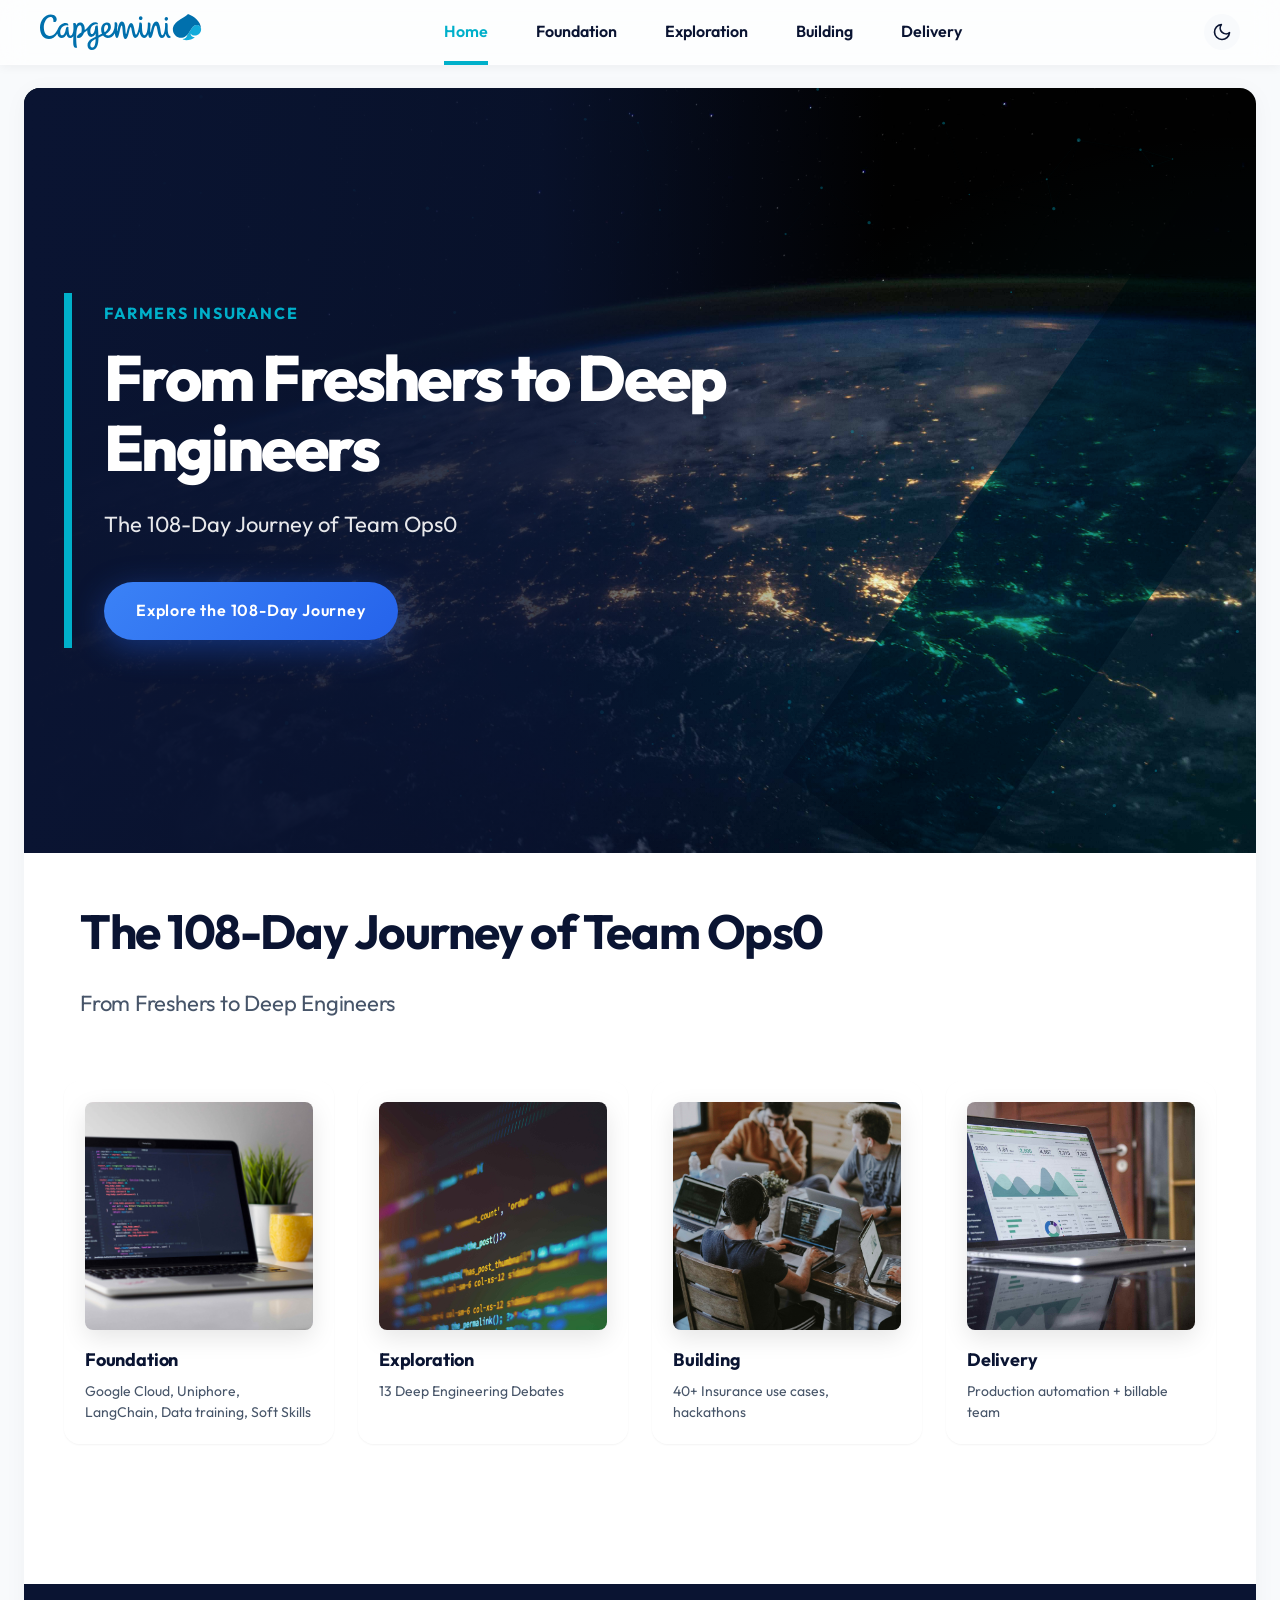
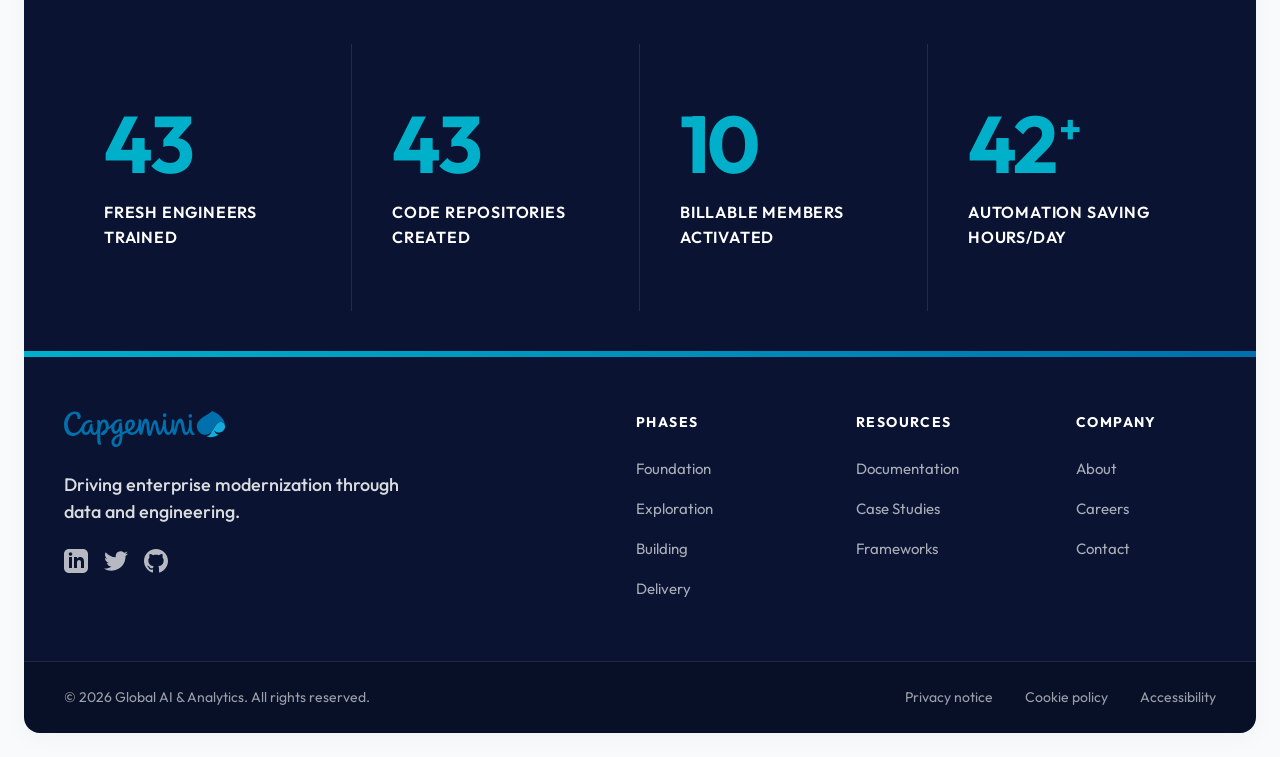
==== html/index.html @ 32d73002 "first commit" ====
<!DOCTYPE html>
<html lang="en">

<head>
    <meta charset="UTF-8">
    <meta name="viewport" content="width=device-width, initial-scale=1.0">
    <title>Platform Engineering Journey | Global AI & Analytics</title>
    <!-- Combined Google Fonts: Inter for readibility, Outfit for Mannat-style headings -->
    <link
        href="https://fonts.googleapis.com/css2?family=Inter:wght@400;500;600&family=Outfit:wght@400;600;700;800&display=swap"
        rel="stylesheet">
    <link rel="stylesheet" href="../css/global.css">
    <link rel="stylesheet" href="../css/layout.css">
    <link rel="stylesheet" href="../css/navbar.css">
    <link rel="stylesheet" href="../css/hero.css">
    <link rel="stylesheet" href="../css/tiles.css">
    <link rel="stylesheet" href="../css/metrics.css">
</head>

<body>
    <div class="page-wrapper">
        <div class="content-island">
            <header class="navbar">
                <div class="container container--nav">
                    <div class="navbar__logo"><img src="../assets/capgemini-logo.svg" alt="Capgemini"
                            style="height: 36px; width: auto; display: block;"></div>
                    <nav class="navbar__menu">
                        <a href="index.html">Home</a>
                        <a href="foundation.html">Foundation</a>
                        <a href="exploration.html">Exploration</a>
                        <a href="building.html">Building</a>
                        <a href="delivery.html">Delivery</a>
                    </nav>
                    <div class="navbar__actions" style="display: flex; align-items: center; gap: 20px;">
                        <button id="theme-toggle" class="theme-toggle" aria-label="Toggle Theme" style="background: none; border: none; cursor: pointer; color: var(--color-text-primary); display: flex; align-items: center; justify-content: center; padding: 8px; border-radius: 50%; background-color: var(--color-bg-light); transition: all 0.3s ease;">
                            <svg width="20" height="20" viewBox="0 0 24 24" fill="none" stroke="currentColor" stroke-width="2" stroke-linecap="round" stroke-linejoin="round"><path d="M21 12.79A9 9 0 1 1 11.21 3 7 7 0 0 0 21 12.79z"></path></svg>
                        </button>
                        <div class="navbar__toggle" id="mobile-menu">
                            <span class="bar"></span>
                            <span class="bar"></span>
                            <span class="bar"></span>
                        </div>
                    </div>
                </div>
            </header>

            <main>
                <!-- Modern Hero Section - Full Background Capgemini Style fuses with Mannat Canvas -->
                <section class="hero hero--home">
                    <canvas id="network-canvas" class="hero__canvas"></canvas>
                    <div class="hero__overlay"></div>
                    <div class="container hero__container">
                        <div class="hero__content animate-on-scroll fade-in">
                            <span class="hero__pre-heading"
                                style="display: block; font-size: 16px; font-weight: 700; text-transform: uppercase; letter-spacing: 0.1em; color: var(--color-cap-cyan); margin-bottom: 16px;">Farmers
                                Insurance</span>
                            <h1 class="hero__heading">From Freshers to Deep Engineers</h1>
                            <p class="hero__paragraph">The 108-Day Journey of Team Ops0</p>
                            <a href="#journey" class="btn btn--primary">Explore the 108-Day Journey</a>
                        </div>
                    </div>
                </section>

                <!-- Core Feature Section -->
                <section id="journey" class="section section--angled journey">
                    <div class="container">
                        <div class="section-header animate-on-scroll fade-in">
                            <h2 class="section__heading">The 108-Day Journey of Team Ops0</h2>
                            <p class="section__subtitle">From Freshers to Deep Engineers</p>
                        </div>

                        <div class="tiles-grid">
                            <!-- Tile 1 -->
                            <a href="foundation.html" class="tile animate-on-scroll stagger-in">
                                <div class="tile__thumbnail">
                                    <img src="../assets/foundation.jpg" alt="Foundation Phase">
                                </div>
                                <div class="tile__header">
                                    <h3 class="tile__title">Foundation</h3>
                                </div>
                                <p class="tile__description">Google Cloud, Uniphore, LangChain, Data training, Soft
                                    Skills</p>
                            </a>

                            <!-- Tile 2 -->
                            <a href="exploration.html" class="tile animate-on-scroll stagger-in">
                                <div class="tile__thumbnail">
                                    <img src="../assets/exploration.jpg" alt="Exploration Phase">
                                </div>
                                <div class="tile__header">
                                    <h3 class="tile__title">Exploration</h3>
                                </div>
                                <p class="tile__description">13 Deep Engineering Debates</p>
                            </a>

                            <!-- Tile 3 -->
                            <a href="building.html" class="tile animate-on-scroll stagger-in">
                                <div class="tile__thumbnail">
                                    <img src="../assets/building.jpg" alt="Building Phase">
                                </div>
                                <div class="tile__header">
                                    <h3 class="tile__title">Building</h3>
                                </div>
                                <p class="tile__description">40+ Insurance use cases, hackathons</p>
                            </a>

                            <!-- Tile 4 -->
                            <a href="delivery.html" class="tile animate-on-scroll stagger-in">
                                <div class="tile__thumbnail">
                                    <img src="../assets/delivery.jpg" alt="Delivery Phase">
                                </div>
                                <div class="tile__header">
                                    <h3 class="tile__title">Delivery</h3>
                                </div>
                                <p class="tile__description">Production automation + billable team</p>
                            </a>
                        </div>
                    </div>
                </section>

                <!-- Minimal Metrics Section -->
                <section class="section metrics">
                    <div class="container">
                        <div class="metrics-grid">
                            <div class="metric-card animate-on-scroll stagger-in">
                                <div class="metric__number-container">
                                    <span class="metric__number text-gradient" data-target="75">0</span>
                                </div>
                                <div class="metric__desc">fresh engineers trained</div>
                            </div>
                            <div class="metric-card animate-on-scroll stagger-in">
                                <div class="metric__number-container">
                                    <span class="metric__number text-gradient" data-target="69">0</span>
                                </div>
                                <div class="metric__desc">code repositories created</div>
                            </div>
                            <div class="metric-card animate-on-scroll stagger-in">
                                <div class="metric__number-container">
                                    <span class="metric__number text-gradient" data-target="10">0</span>
                                </div>
                                <div class="metric__desc">billable members activated</div>
                            </div>
                            <div class="metric-card animate-on-scroll stagger-in">
                                <div class="metric__number-container">
                                    <span class="metric__number text-gradient" data-target="45">0</span><span
                                        class="metric__suffix text-gradient">+</span>
                                </div>
                                <div class="metric__desc">automation saving hours/day</div>
                            </div>
                        </div>
                    </div>
                </section>


            </main>

            <footer class="footer">
                <div class="container footer__container">
                    <div class="footer__brand">
                        <div class="footer__logo">
                            <img src="../assets/capgemini-logo.svg" alt="Capgemini" style="height: 36px; width: auto; display: block;">
                        </div>
                        <p class="footer__tagline">Driving enterprise modernization through data and engineering.</p>
                        <div class="footer__socials" style="display: flex; gap: 16px; margin-top: 24px;">
                            <a href="#" aria-label="LinkedIn" style="color: rgba(255,255,255,0.7);"><svg width="24" height="24" viewBox="0 0 24 24" fill="currentColor"><path d="M19 0h-14c-2.761 0-5 2.239-5 5v14c0 2.761 2.239 5 5 5h14c2.762 0 5-2.239 5-5v-14c0-2.761-2.238-5-5-5zm-11 19h-3v-11h3v11zm-1.5-12.268c-.966 0-1.75-.79-1.75-1.764s.784-1.764 1.75-1.764 1.75.79 1.75 1.764-.783 1.764-1.75 1.764zm13.5 12.268h-3v-5.604c0-3.368-4-3.113-4 0v5.604h-3v-11h3v1.765c1.396-2.586 7-2.777 7 2.476v6.759z"/></svg></a>
                            <a href="#" aria-label="Twitter" style="color: rgba(255,255,255,0.7);"><svg width="24" height="24" viewBox="0 0 24 24" fill="currentColor"><path d="M24 4.557c-.883.392-1.832.656-2.828.775 1.017-.609 1.798-1.574 2.165-2.724-.951.564-2.005.974-3.127 1.195-.897-.957-2.178-1.555-3.594-1.555-3.179 0-5.515 2.966-4.797 6.045-4.091-.205-7.719-2.165-10.148-5.144-1.29 2.213-.669 5.108 1.523 6.574-.806-.026-1.566-.247-2.229-.616-.054 2.281 1.581 4.415 3.949 4.89-.693.188-1.452.232-2.224.084.626 1.956 2.444 3.379 4.6 3.419-2.07 1.623-4.678 2.348-7.29 2.04 2.179 1.397 4.768 2.212 7.548 2.212 9.142 0 14.307-7.721 13.995-14.646.962-.695 1.797-1.562 2.457-2.549z"/></svg></a>
                            <a href="#" aria-label="GitHub" style="color: rgba(255,255,255,0.7);"><svg width="24" height="24" viewBox="0 0 24 24" fill="currentColor"><path d="M12 0c-6.626 0-12 5.373-12 12 0 5.302 3.438 9.8 8.207 11.387.599.111.793-.261.793-.577v-2.234c-3.338.726-4.033-1.416-4.033-1.416-.546-1.387-1.333-1.756-1.333-1.756-1.089-.745.083-.729.083-.729 1.205.084 1.839 1.237 1.839 1.237 1.07 1.834 2.807 1.304 3.492.997.107-.775.418-1.305.762-1.604-2.665-.305-5.467-1.334-5.467-5.931 0-1.311.469-2.381 1.236-3.221-.124-.303-.535-1.524.117-3.176 0 0 1.008-.322 3.301 1.23.957-.266 1.983-.399 3.003-.404 1.02.005 2.047.138 3.006.404 2.291-1.552 3.297-1.23 3.297-1.23.653 1.653.242 2.874.118 3.176.77.84 1.235 1.911 1.235 3.221 0 4.609-2.807 5.624-5.479 5.921.43.372.823 1.102.823 2.222v3.293c0 .319.192.694.801.576 4.765-1.589 8.199-6.086 8.199-11.386 0-6.627-5.373-12-12-12z"/></svg></a>
                        </div>
                    </div>
                    <div class="footer__links-wrapper">
                        <div class="footer__column">
                            <h4>Phases</h4>
                            <div class="footer__link-list">
                                <a href="foundation.html">Foundation</a>
                                <a href="exploration.html">Exploration</a>
                                <a href="building.html">Building</a>
                                <a href="delivery.html">Delivery</a>
                            </div>
                        </div>
                        <div class="footer__column">
                            <h4>Resources</h4>
                            <div class="footer__link-list">
                                <a href="#">Documentation</a>
                                <a href="#">Case Studies</a>
                                <a href="#">Frameworks</a>
                            </div>
                        </div>
                        <div class="footer__column">
                            <h4>Company</h4>
                            <div class="footer__link-list">
                                <a href="#">About</a>
                                <a href="#">Careers</a>
                                <a href="#">Contact</a>
                            </div>
                        </div>
                    </div>
                </div>
                <div class="footer__bottom">
                    <div class="container footer__bottom-container">
                        <p>&copy; 2026 Global AI & Analytics. All rights reserved.</p>
                        <div class="footer__bottom-links">
                            <a href="#">Privacy notice</a>
                            <a href="#">Cookie policy</a>
                            <a href="#">Accessibility</a>
                        </div>
                    </div>
                </div>
            </footer>

            <div id="back-to-top" class="back-to-top" aria-label="Back to Top">
                <svg width="24" height="24" viewBox="0 0 24 24" fill="none" stroke="currentColor" stroke-width="2" stroke-linecap="round" stroke-linejoin="round"><polyline points="18 15 12 9 6 15"></polyline></svg>
            </div>
            <script src="../js/theme-toggle.js"></script>
            <script src="../js/navigation.js"></script>
            <script src="../js/animations.js"></script>
            <script src="../js/interactions.js"></script>
        </div><!-- End content-island -->
    </div><!-- End page-wrapper -->
</body>

</html>
---- css/global.css ----
:root {
    /* Capgemini core colors */
    --color-primary: #0070AD;
    --color-cap-cyan: #00B0CA;
    --color-cap-navy: #0A1432;
    
    /* Backgrounds & Surfaces */
    --color-bg-light: #F8FAFC;
    --color-white: #FFFFFF;
    --color-border: #E2E8F0;
    
    /* Text colors */
    --color-text-primary: #0A1432;
    --color-text-secondary: #475569;
    
    /* Glassmorphism Tokens */
    --glass-bg: rgba(255, 255, 255, 0.7);
    --glass-border: rgba(255, 255, 255, 0.3);
    --glass-shadow: 0 8px 32px 0 rgba(31, 38, 135, 0.1);
    
    /* Shadows */
    --shadow-sm: 0 1px 2px 0 rgba(0, 0, 0, 0.05);
    --shadow-md: 0 4px 6px -1px rgba(0, 0, 0, 0.1), 0 2px 4px -1px rgba(0, 0, 0, 0.06);
    --shadow-lg: 0 10px 15px -3px rgba(0, 0, 0, 0.1), 0 4px 6px -2px rgba(0, 0, 0, 0.05);
    --shadow-xl: 0 20px 25px -5px rgba(0, 0, 0, 0.1), 0 10px 10px -5px rgba(0, 0, 0, 0.04);

    /* Typography */
    --font-primary: "Outfit", "Inter", sans-serif;
}

/* Dark Mode Variables */
[data-theme="dark"] {
    --color-bg-light: #050A1A;
    --color-white: #0A1432;
    --color-border: #1E293B;
    --color-text-primary: #F8FAFC;
    --color-text-secondary: #94A3B8;
    
    --glass-bg: rgba(10, 20, 50, 0.7);
    --glass-border: rgba(255, 255, 255, 0.1);
    --glass-shadow: 0 8px 32px 0 rgba(0, 0, 0, 0.4);
}

/* Reset and Base Styles */
* {
    margin: 0;
    padding: 0;
    box-sizing: border-box;
}

body {
    font-family: var(--font-primary);
    font-size: 16px;
    line-height: 1.6;
    color: var(--color-text-primary);
    background-color: var(--color-white);
    /* Core capgemini is mostly white */
    overflow-x: hidden;
    padding-top: 0;
    /* Removed 80px padding, letting the Island handle layout */
    -webkit-font-smoothing: antialiased;
    -moz-osx-font-smoothing: grayscale;
}

h1,
h2,
h3,
h4,
h5,
h6 {
    color: var(--color-cap-navy);
    font-weight: 700;
    letter-spacing: -0.01em;
    margin-bottom: 24px;
}

a {
    text-decoration: none;
    color: var(--color-cap-cyan);
    transition: color 0.25s ease;
}

a:hover {
    color: var(--color-cap-navy);
}

ul {
    list-style: none;
}

/* Buttons - Sharp and Flat */
.btn {
    display: inline-flex;
    align-items: center;
    justify-content: center;
    padding: 16px 32px;
    font-size: 16px;
    font-weight: 600;
    border-radius: 0;
    /* Capgemini buttons are sharp */
    cursor: pointer;
    transition: all 0.3s ease;
    text-align: center;
    letter-spacing: 0.05em;
    text-transform: uppercase;
}

.btn--primary {
    background: linear-gradient(135deg, #3B82F6 0%, #2563EB 100%);
    /* Mannat vibrant blue */
    color: var(--color-white);
    border: none;
    border-radius: 40px;
    /* Mannat pill shape */
    box-shadow: 0 8px 32px rgba(37, 99, 235, 0.4);
    /* Mannat soft glow */
    text-transform: none;
    /* Mannat uses regular case for main buttons */
    font-weight: 600;
}

.btn--primary:hover {
    background: linear-gradient(135deg, #2563EB 0%, #1D4ED8 100%);
    color: var(--color-white);
    box-shadow: 0 12px 40px rgba(37, 99, 235, 0.5);
    transform: translateY(-2px);
}

.btn--secondary {
    background-color: transparent;
    color: var(--color-cap-navy);
    border: 1px solid var(--color-border);
    /* Thinner border per Mannat style */
    border-radius: 40px;
}

.btn--secondary:hover {
    border-color: var(--color-cap-navy);
    color: var(--color-cap-navy);
    background-color: transparent;
}

/* Utilities */
.text-gradient {
    /* Changing gradient to cyan for Capgemini feel */
    background: linear-gradient(135deg, var(--color-cap-cyan) 0%, var(--color-cap-navy) 100%);
    -webkit-background-clip: text;
    -webkit-text-fill-color: transparent;
    background-clip: text;
    color: transparent;
}

/* Typography Hierarchy: Tight tracking like Mannat */
.hero__heading,
.hero__page-heading {
    font-size: 80px;
    /* Massive text like mannat */
    font-weight: 800;
    line-height: 1.05;
    letter-spacing: -0.04em;
    /* Very tight spacing */
}

.section__heading {
    font-size: 48px;
    font-weight: 700;
    margin-bottom: 16px;
    letter-spacing: -0.03em;
    /* Tight spacing */
}

.section__subtitle {
    font-size: 22px;
    color: var(--color-text-secondary);
    margin-bottom: 60px;
    font-weight: 400;
    letter-spacing: -0.01em;
}

.tile__title {
    font-size: 26px;
    font-weight: 700;
    letter-spacing: -0.02em;
}

.caption {
    font-size: 14px;
    color: var(--color-text-secondary);
}

.back-to-top {
    position: fixed;
    bottom: 30px;
    right: 30px;
    width: 50px;
    height: 50px;
    background-color: var(--color-primary);
    color: white;
    border-radius: 50%;
    display: flex;
    justify-content: center;
    align-items: center;
    cursor: pointer;
    box-shadow: var(--shadow-lg);
    opacity: 0;
    visibility: hidden;
    transition: all 0.3s cubic-bezier(0.16, 1, 0.3, 1);
    z-index: 999;
}

.back-to-top.visible {
    opacity: 1;
    visibility: visible;
}

.back-to-top:hover {
    transform: translateY(-5px);
    background-color: var(--color-cap-cyan);
    box-shadow: var(--shadow-xl);
}
---- css/layout.css ----
/* Container Layout & Spotify "Island" Structure */
/* The main page wrapper simulates the dark/light exterior background */
.page-wrapper {
    background-color: var(--color-bg-light);
    /* Exterior background */
    padding: 88px 24px 24px 24px;
    /* 64px navbar + 24px inset */
    min-height: 100vh;
}

/* The Island is the actual white content area */
.content-island {
    background-color: var(--color-white);
    border-radius: 16px;
    /* Spotify rounded corners */
    box-shadow: 0 4px 24px rgba(0, 0, 0, 0.04);
    overflow: hidden;
    /* Keep angled sections inside */
    position: relative;
    max-width: 1600px;
    margin: 0 auto;
    /* Center the island on very large screens */
}

.container {
    width: 100%;
    max-width: 1300px;
    /* Reduced slightly to fit nice inside the island padding */
    margin: 0 auto;
    padding: 0 40px;
}

.section {
    padding: 60px 0;
    /* Reduced from 120px to tighten up space */
    position: relative;
}

/* Capgemini angled section background feature */
.section--angled {
    background-color: var(--color-bg-light);
    margin-top: -60px;
    /* Pull up to overlap */
    padding-top: 100px;
    /* Reduced to bring content higher */
    z-index: 2;
    clip-path: polygon(0 4vw, 100% 0, 100% 100%, 0 100%);
}

/* Spotify CTA Banner Signature Style */
.cta-banner {
    background: linear-gradient(135deg, var(--color-cap-cyan) 0%, var(--color-primary) 100%);
    color: var(--color-white);
    padding: 100px 40px;
    text-align: center;
    border-radius: 12px;
    margin: 0 40px 60px 40px;
    /* Inset CTA banner */
    box-shadow: 0 12px 32px rgba(0, 112, 173, 0.2);
}

.cta-banner__heading {
    font-size: 48px;
    font-weight: 800;
    line-height: 1.1;
    letter-spacing: -0.03em;
    color: var(--color-white);
    margin-bottom: 24px;
}

.cta-banner__paragraph {
    font-size: 20px;
    margin-bottom: 40px;
    color: rgba(255, 255, 255, 0.9);
}

.cta-banner .btn--secondary {
    border-color: var(--color-white);
    color: var(--color-white);
}

.cta-banner .btn--secondary:hover {
    background-color: var(--color-white);
    color: var(--color-cap-cyan);
}

/* Footer Header */
.footer {
    background-color: var(--color-cap-navy);
    color: var(--color-white);
    position: relative;
    overflow: hidden;
    padding-top: 60px;
}

/* Gradient Top Bar Accent */
.footer::before {
    content: '';
    position: absolute;
    top: 0;
    left: 0;
    width: 100%;
    height: 6px;
    background: linear-gradient(90deg, var(--color-cap-cyan) 0%, var(--color-primary) 100%);
}

.footer__container {
    display: flex;
    justify-content: space-between;
    flex-wrap: wrap;
    gap: 80px;
    padding-bottom: 60px;
}

.footer__brand {
    max-width: 350px;
}

.footer__logo {
    margin-bottom: 24px;
}

.footer__logo img {
    height: 48px;
    width: auto;
    display: block;
}

.footer__tagline {
    color: rgba(255, 255, 255, 0.85);
    font-size: 18px;
    font-weight: 500;
    line-height: 1.5;
    margin-bottom: 24px;
}

.footer__socials a {
    transition: color 0.2s ease, transform 0.2s ease;
}

.footer__socials a:hover {
    color: var(--color-cap-cyan) !important;
    transform: translateY(-2px);
}

.footer__links-wrapper {
    display: flex;
    gap: 80px;
    flex-wrap: wrap;
    flex: 1;
    justify-content: flex-end;
}

.footer__column {
    min-width: 140px;
}

.footer__column h4 {
    color: var(--color-white);
    margin-bottom: 24px;
    font-size: 14px;
    font-weight: 700;
    text-transform: uppercase;
    letter-spacing: 0.1em;
}

.footer__link-list {
    display: flex;
    flex-direction: column;
    gap: 16px;
}

.footer__link-list a {
    color: rgba(255, 255, 255, 0.65);
    font-size: 15px;
    font-weight: 400;
    text-decoration: none;
    transition: all 0.2s ease;
    display: inline-block;
}

.footer__link-list a:hover {
    color: var(--color-cap-cyan);
    transform: translateX(4px);
}

.footer__bottom {
    border-top: 1px solid rgba(255, 255, 255, 0.1);
    background-color: rgba(0, 0, 0, 0.2);
}

.footer__bottom-container {
    display: flex;
    justify-content: space-between;
    align-items: center;
    padding: 24px 40px;
    color: rgba(255, 255, 255, 0.6);
    font-size: 14px;
}

.footer__bottom-links {
    display: flex;
    gap: 32px;
}

.footer__bottom-links a {
    color: rgba(255, 255, 255, 0.6);
    transition: color 0.2s ease;
}

.footer__bottom-links a:hover {
    color: var(--color-white);
}

/* Animations Core */
.animate-on-scroll {
    opacity: 0;
    transform: translateY(30px);
    transition: opacity 0.8s cubic-bezier(0.16, 1, 0.3, 1), transform 0.8s cubic-bezier(0.16, 1, 0.3, 1);
}

.animate-on-scroll.is-visible {
    opacity: 1;
    transform: translateY(0);
}

/* Responsive */
@media (max-width: 992px) {
    .container {
        padding: 0 24px;
    }
}

@media (max-width: 768px) {
    .section {
        padding: 80px 0;
    }

    .footer__container {
        flex-direction: column;
        gap: 40px;
    }

    .footer__links-wrapper {
        gap: 40px;
        flex-direction: column;
        justify-content: flex-start;
    }

    .footer__bottom-container {
        flex-direction: column;
        gap: 24px;
        text-align: center;
        align-items: center;
    }

    .footer__bottom-links {
        flex-wrap: wrap;
        justify-content: center;
    }
}
---- css/navbar.css ----
/* Navigation Bar */
.navbar {
    position: fixed;
    top: 0;
    left: 0;
    width: 100%;
    background-color: var(--glass-bg);
    backdrop-filter: blur(12px);
    -webkit-backdrop-filter: blur(12px);
    border-bottom: 1px solid var(--glass-border);
    z-index: 1000;
    transition: all 0.3s cubic-bezier(0.16, 1, 0.3, 1);
}

.navbar.scrolled {
    box-shadow: 0 4px 20px rgba(0, 0, 0, 0.05);
}

.container--nav {
    display: flex;
    justify-content: space-between;
    align-items: center;
    height: 64px;
    /* Reduced from 90px */
}

.navbar__logo {
    font-size: 24px;
    font-weight: 700;
    color: var(--color-cap-navy);
    cursor: pointer;
    letter-spacing: -0.02em;
}

.navbar__logo span {
    color: var(--color-cap-cyan);
}

.navbar__menu {
    display: flex;
    gap: 48px;
    height: 100%;
}

.navbar__menu a {
    color: var(--color-cap-navy);
    font-size: 16px;
    font-weight: 600;
    position: relative;
    display: flex;
    align-items: center;
    height: 100%;
    transition: color 0.2s ease;
}

/* Thick bottom border active state characteristic of Capgemini */
.navbar__menu a::after {
    content: '';
    position: absolute;
    bottom: -1px;
    left: 0;
    width: 0;
    height: 4px;
    background-color: var(--color-cap-cyan);
    transition: width 0.3s cubic-bezier(0.16, 1, 0.3, 1);
}

.navbar__menu a:hover::after,
.navbar__menu a.active::after {
    width: 100%;
}

.navbar__menu a:hover,
.navbar__menu a.active {
    color: var(--color-cap-cyan);
}

.navbar__toggle {
    display: none;
    flex-direction: column;
    justify-content: space-between;
    width: 30px;
    height: 20px;
    cursor: pointer;
}

.navbar__toggle .bar {
    height: 3px;
    width: 100%;
    background-color: var(--color-cap-navy);
    transition: all 0.3s ease;
}

/* Mobile Nav */
@media (max-width: 992px) {
    .navbar__menu {
        position: absolute;
        top: 64px;
        /* Match height */
        left: 0;
        width: 100%;
        background-color: var(--glass-bg);
        backdrop-filter: blur(20px);
        -webkit-backdrop-filter: blur(20px);
        flex-direction: column;
        align-items: flex-start;
        padding: 40px;
        border-bottom: 1px solid var(--glass-border);
        box-shadow: var(--shadow-xl);
        opacity: 0;
        visibility: hidden;
        transform: translateY(-10px);
        transition: all 0.3s ease;
        height: auto;
        gap: 0;
    }

    .navbar__menu.active {
        opacity: 1;
        visibility: visible;
        transform: translateY(0);
    }

    .navbar__menu a {
        font-size: 18px;
        width: 100%;
        padding: 20px 0;
        border-bottom: 1px solid var(--color-border);
    }

    .navbar__menu a::after {
        display: none;
    }

    .navbar__toggle {
        display: flex;
    }

    .navbar__toggle.active .bar:nth-child(1) {
        transform: translateY(9px) rotate(45deg);
    }

    .navbar__toggle.active .bar:nth-child(2) {
        opacity: 0;
    }

    .navbar__toggle.active .bar:nth-child(3) {
        transform: translateY(-8px) rotate(-45deg);
    }
}
---- css/hero.css ----
/* Hero Sections - Capgemini Full Image Hero */
.hero {
    position: relative;
    /* Capgemini heroes are usually very tall, almost full height */
    min-height: 85vh;
    display: flex;
    align-items: center;
    /* Center the text vertically */
    background-color: var(--color-cap-navy);
    overflow: hidden;
}

/* Full Width Background Image Overlay */
.hero--home {
    background: url('../assets/hero-home.jpg') center/cover no-repeat;
}

/* Canvas styling for the Mannat network effect */
.hero__canvas {
    position: absolute;
    top: 0;
    left: 0;
    width: 100%;
    height: 100%;
    z-index: 2;
    /* Sits over the image and dark gradient, behind the text */
    pointer-events: none;
    opacity: 0.6;
    /* Subtle effect */
}

/* Mesh Gradient Overlay */
.hero::before {
    content: '';
    position: absolute;
    top: 0;
    left: 0;
    width: 100%;
    height: 100%;
    background: radial-gradient(circle at 0% 0%, rgba(0, 112, 173, 0.15) 0%, transparent 50%),
                radial-gradient(circle at 100% 100%, rgba(0, 176, 202, 0.15) 0%, transparent 50%);
    z-index: 1;
}

/* Linear Content Overlay */
.hero__overlay {
    content: '';
    position: absolute;
    top: 0;
    left: 0;
    width: 70%;
    height: 100%;
    background: linear-gradient(to right, var(--color-cap-navy) 0%, rgba(10, 20, 50, 0.8) 60%, rgba(10, 20, 50, 0) 100%);
    z-index: 2;
}

/* The Capgemini angled slash aesthetic */
.hero::after {
    content: '';
    position: absolute;
    bottom: -50px;
    right: 5%;
    width: 200px;
    height: 800px;
    background-color: var(--color-cap-cyan);
    transform: rotate(35deg);
    z-index: 1;
    opacity: 0.9;
    mix-blend-mode: multiply;
}

.hero__container {
    position: relative;
    z-index: 3;
    /* Above overlays */
    width: 100%;
}

/* Clean text layout directly on image */
.hero__content {
    max-width: 800px;
    position: relative;
    padding-left: 32px;
    /* The thick solid left border that Capgemini uses heavily */
    border-left: 8px solid var(--color-cap-cyan);
    padding-top: 8px;
    padding-bottom: 8px;
}

.hero__illustration {
    display: none;
    /* Removed the split illustration */
}

.hero__heading {
    color: var(--color-white);
    margin-bottom: 24px;
    font-size: 64px;
    line-height: 1.1;
}

.hero__paragraph {
    font-size: 22px;
    line-height: 1.6;
    margin-bottom: 40px;
    color: rgba(255, 255, 255, 0.9);
}

/* Page Heroes */
.hero--page {
    min-height: 60vh;
    background: url('../assets/hero-page.jpg') center/cover no-repeat;
}

.hero--page::before {
    width: 80%;
    background: linear-gradient(to right, rgba(10, 20, 50, 0.95) 0%, rgba(10, 20, 50, 0.8) 50%, rgba(10, 20, 50, 0) 100%);
}

.hero--page .hero__content {
    max-width: 900px;
}

.hero__page-heading {
    color: var(--color-white);
    margin-bottom: 16px;
    font-size: 56px;
}

.hero__pre-heading {
    display: block;
    font-size: 16px;
    font-weight: 700;
    text-transform: uppercase;
    letter-spacing: 0.1em;
    color: var(--color-cap-cyan);
    margin-bottom: 16px;
}

/* Responsive */
@media (max-width: 992px) {
    .hero {
        min-height: 70vh;
    }

    .hero::before,
    .hero--page::before {
        width: 100%;
        background: rgba(10, 20, 50, 0.7);
        /* Solid overlay for readability on small screens */
    }

    .hero__content,
    .hero--page .hero__content {
        padding-left: 24px;
        border-left-width: 6px;
    }

    .hero__heading,
    .hero__page-heading {
        font-size: 48px;
    }

    .hero__paragraph {
        font-size: 18px;
    }
}

@media (max-width: 576px) {
    .hero__content {
        padding-left: 16px;
        border-left-width: 4px;
    }

    .hero__heading {
        font-size: 40px;
    }
}
---- css/tiles.css ----
/* Journey Tiles Layout - Spotify Card Concept */
.journey {
    background-color: transparent;
    /* Background handled by Island */
}

.section-header {
    margin-bottom: 40px;
    padding-left: 16px;
    /* Align with cards */
}

.tiles-grid {
    display: grid;
    /* User specifically requested 4 columns */
    grid-template-columns: repeat(4, minmax(0, 1fr));
    gap: 24px;
    /* Standard Spotify gap */
    margin-bottom: 80px;
}

/* Sharp Minimal Tile Design (Mannat & Spotify Fusion) */
.tile {
    display: flex;
    flex-direction: column;
    background-color: var(--glass-bg);
    backdrop-filter: blur(10px);
    -webkit-backdrop-filter: blur(10px);
    border: 1px solid var(--glass-border);
    border-radius: 16px;
    padding: 20px;
    transition: all 0.4s cubic-bezier(0.16, 1, 0.3, 1);
    text-decoration: none;
    height: 100%;
    position: relative;
    cursor: pointer;
    box-shadow: var(--shadow-sm);
}

.tile:hover {
    transform: translateY(-8px);
    background-color: var(--white);
    box-shadow: var(--shadow-xl);
    border-color: var(--color-cap-cyan);
}

/* The Square Image Thumbnail (Crucial Spotify Element) */
.tile__thumbnail {
    width: 100%;
    padding-bottom: 100%;
    /* Forces exact 1:1 aspect ratio cross-browser */
    border-radius: 8px;
    /* Inner radius slightly smaller than card */
    overflow: hidden;
    margin-bottom: 16px;
    position: relative;
    box-shadow: 0 8px 24px rgba(0, 0, 0, 0.1);
    flex-shrink: 0;
    /* Prevent flexbox from shrinking/stretching it */
}

.tile__thumbnail img {
    position: absolute;
    top: 0;
    left: 0;
    width: 100%;
    height: 100%;
    object-fit: cover;
    transition: transform 0.5s ease;
}

.tile:hover .tile__thumbnail img {
    transform: scale(1.05);
}

/* Card Typography Adjustments */
.tile__header {
    margin-bottom: 6px;
    min-width: 0;
}

.tile__phase {
    display: block;
    font-size: 13px;
    font-weight: 700;
    color: var(--color-cap-cyan);
    margin-bottom: 8px;
    letter-spacing: 0.1em;
    text-transform: uppercase;
}

.tile__title {
    color: var(--color-text-primary);
    /* Use primary text instead of navy for better hierarchy */
    margin: 0;
    font-size: 18px;
    /* Spotify titles are relatively compact */
    font-weight: 700;
    letter-spacing: -0.01em;
    /* Single line truncation like Spotify */
    white-space: nowrap;
    overflow: hidden;
    text-overflow: ellipsis;
}

.tile__description {
    color: var(--color-text-secondary);
    font-size: 14px;
    /* Spotify descriptions are small */
    line-height: 1.5;
    margin-bottom: 0;
    min-height: 3em;
    /* Enforce exact vertical height for 2 lines */
    /* Two line truncation */
    display: -webkit-box;
    -webkit-line-clamp: 2;
    line-clamp: 2;
    -webkit-box-orient: vertical;
    overflow: hidden;
}

/* Removed older UI features */
.tile__cta,
.tile::before,
.tile::after {
    display: none;
}

/* Responsive */
@media (max-width: 768px) {
    .tiles-grid {
        grid-template-columns: repeat(2, minmax(0, 1fr));
        gap: 16px;
    }
}

@media (max-width: 576px) {
    .tiles-grid {
        /* Force 2 columns on small screens, like Spotify's mobile layout */
        grid-template-columns: repeat(2, minmax(0, 1fr));
        gap: 12px;
    }

    .tile {
        padding: 12px;
    }

    .tile__title {
        font-size: 16px;
    }

    .tile__description {
        display: none;
        /* Hide descriptions on very small screens */
    }
}
---- css/metrics.css ----
/* Impact Metrics section - Capgemini Blocks */
.metrics {
    background-color: var(--color-cap-navy);
    color: var(--color-white);
    /* Override default section padding to reduce gap to footer */
    padding-bottom: 40px !important;
}

.metrics-grid {
    display: grid;
    grid-template-columns: repeat(4, 1fr);
    gap: 0;
    /* Flush grid */
}

/* Make header for metrics white */
.metrics .section__heading,
.metrics .section__subtitle {
    color: var(--color-white);
}

.metric-card {
    padding: 60px 40px;
    text-align: left;
    border-right: 1px solid rgba(255, 255, 255, 0.1);
    transition: background-color 0.3s ease;
}

.metric-card:last-child {
    border-right: none;
}

.metric-card:hover {
    background-color: rgba(255, 255, 255, 0.05);
    /* Slight hover effect */
    transform: none;
    border-color: rgba(255, 255, 255, 0.1);
}

.metric__number-container {
    display: flex;
    align-items: flex-start;
    justify-content: flex-start;
    margin-bottom: 16px;
}

.metric__number {
    font-size: 80px;
    /* Massive numbers */
    font-weight: 700;
    color: var(--color-cap-cyan);
    line-height: 1;
    letter-spacing: -0.04em;
    background: none;
    -webkit-background-clip: initial;
    background-clip: initial;
    -webkit-text-fill-color: initial;
}

.metric__suffix {
    font-size: 40px;
    font-weight: 700;
    color: var(--color-cap-cyan);
    margin-left: 4px;
    line-height: 1.2;
}

.metric__desc {
    font-size: 16px;
    font-weight: 600;
    color: var(--color-white);
    line-height: 1.6;
    text-transform: uppercase;
    letter-spacing: 0.05em;
}

/* Overriding the gradient utility specifically for the dark background block */
.metrics .text-gradient {
    color: var(--color-cap-cyan) !important;
    background: none !important;
    -webkit-text-fill-color: initial !important;
}

/* Responsive */
@media (max-width: 1200px) {
    .metric-card {
        padding: 40px 24px;
    }
}

@media (max-width: 992px) {
    .metrics-grid {
        grid-template-columns: repeat(2, 1fr);
    }

    .metric-card {
        border-bottom: 1px solid rgba(255, 255, 255, 0.1);
    }

    .metric-card:nth-child(even) {
        border-right: none;
    }

    .metric-card:nth-last-child(-n+2) {
        border-bottom: none;
    }
}

@media (max-width: 576px) {
    .metrics-grid {
        grid-template-columns: 1fr;
    }

    .metric-card {
        border-right: none;
        border-bottom: 1px solid rgba(255, 255, 255, 0.1);
    }

    .metric-card:last-child {
        border-bottom: none;
    }
}
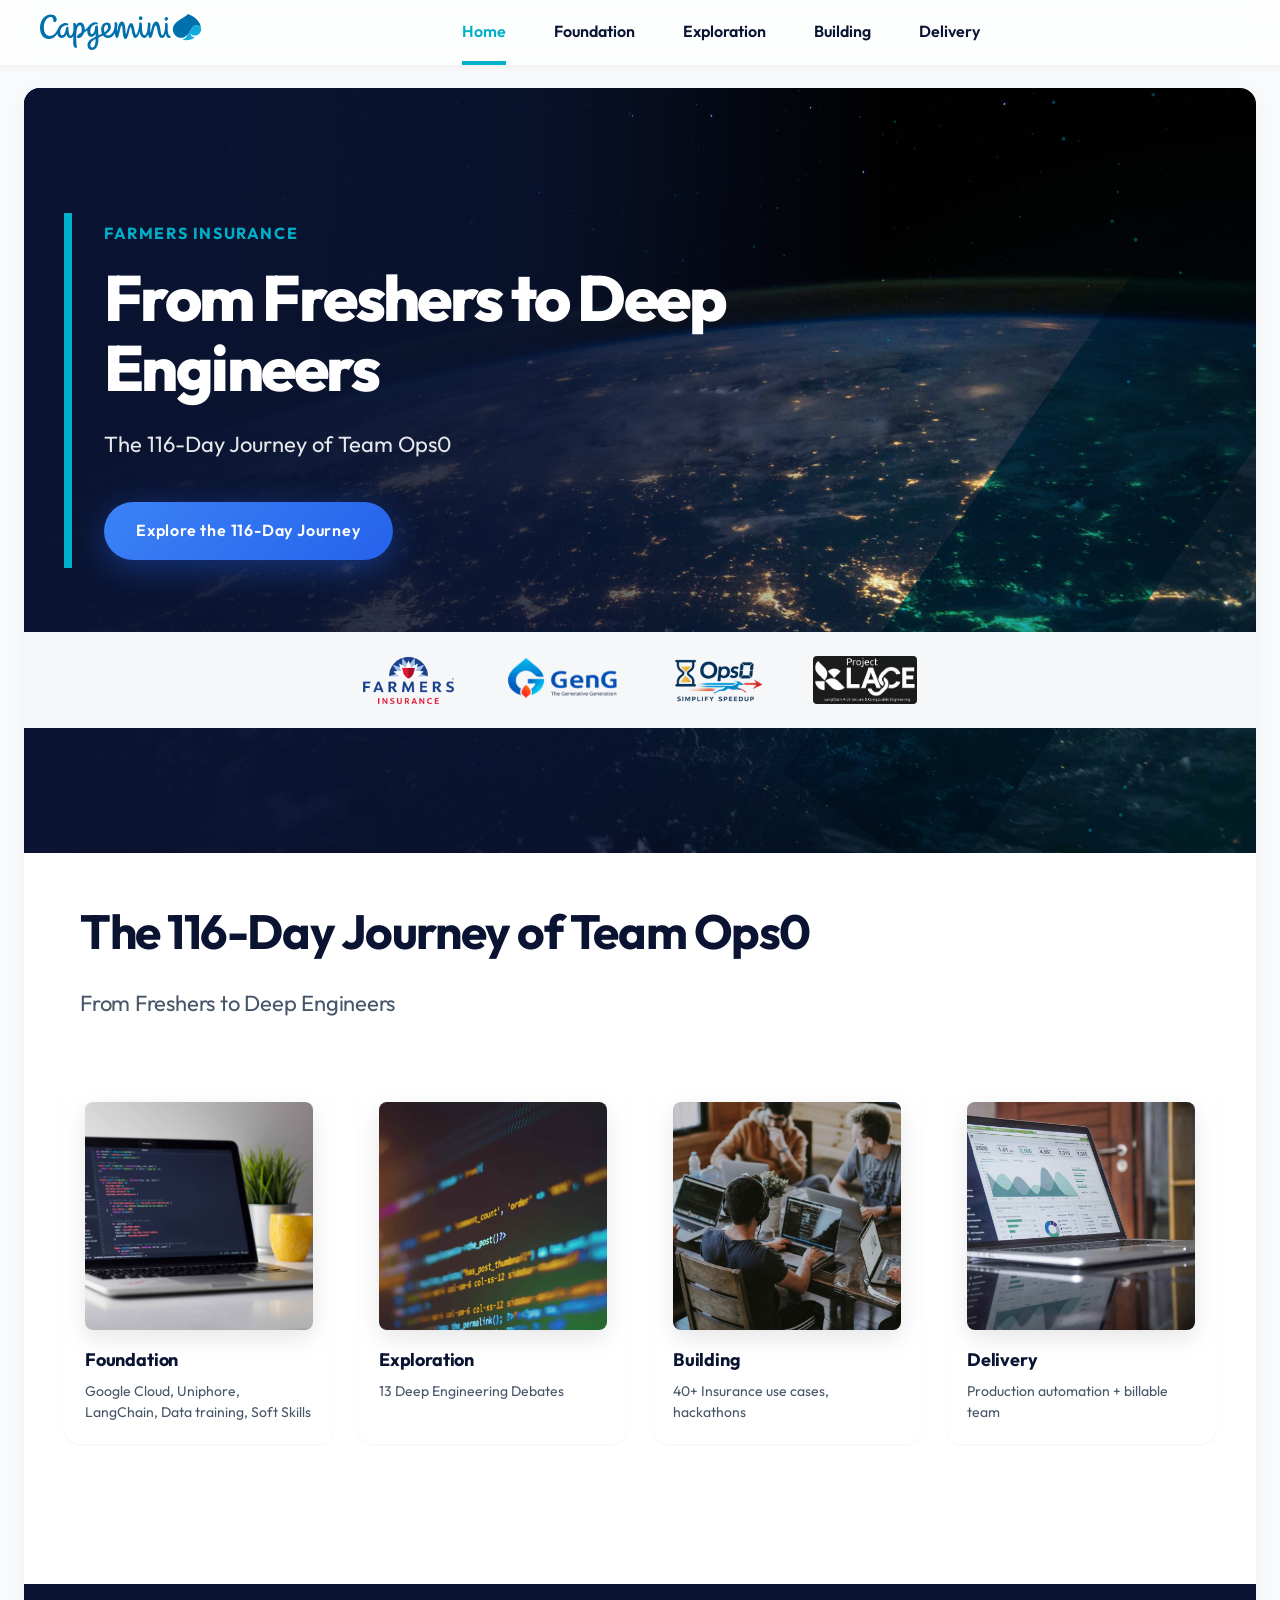
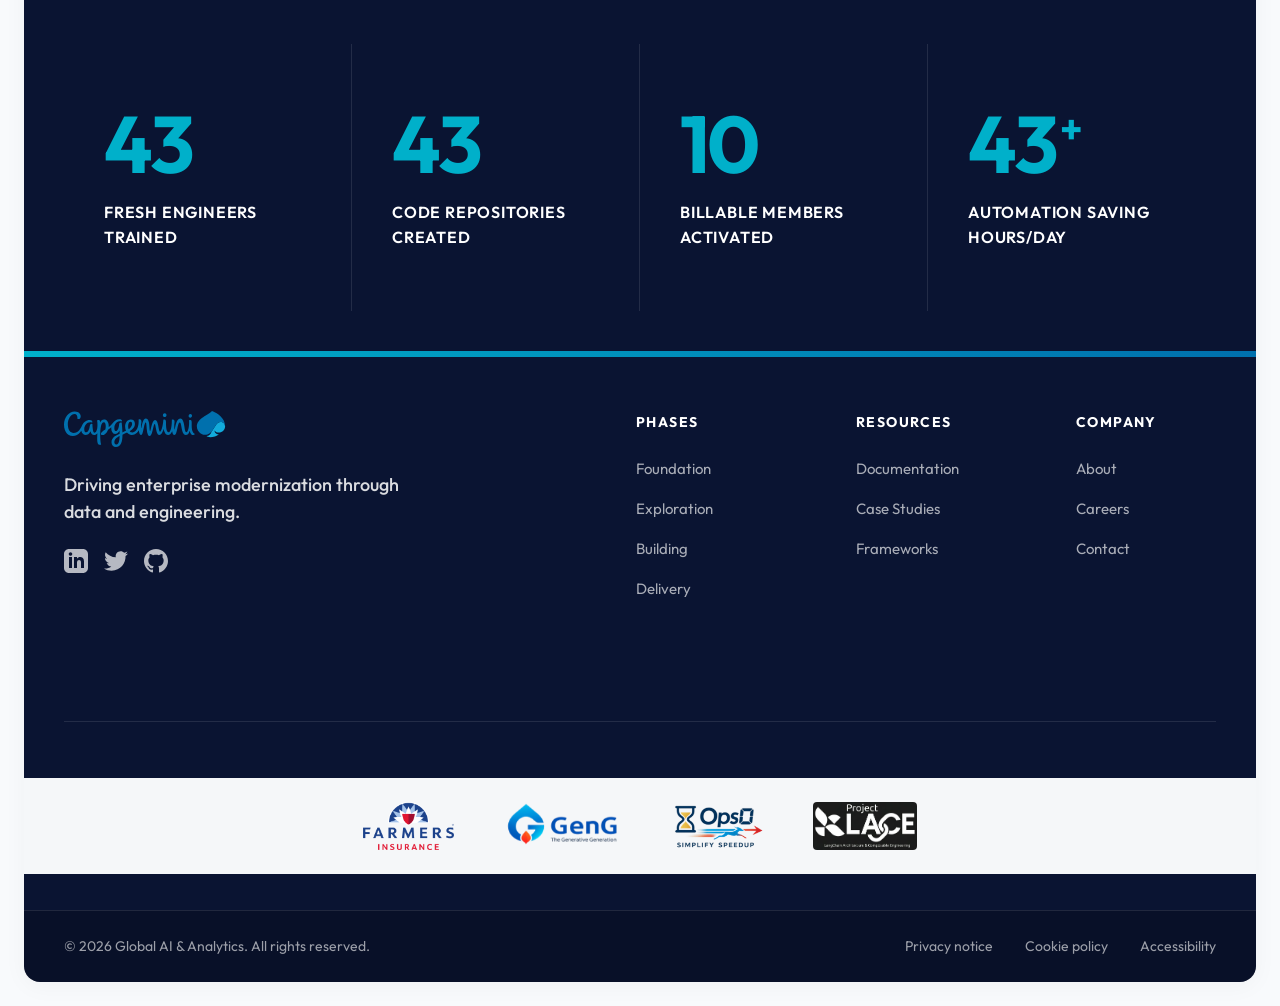
==== commit f13e86d1: "2nd commit" ====
--- a/html/index.html
+++ b/html/index.html
@@ -15,6 +15,7 @@
     <link rel="stylesheet" href="../css/hero.css">
     <link rel="stylesheet" href="../css/tiles.css">
     <link rel="stylesheet" href="../css/metrics.css">
+    <link rel="stylesheet" href="../css/logos.css">
 </head>
 
 <body>
@@ -32,9 +33,6 @@
                         <a href="delivery.html">Delivery</a>
                     </nav>
                     <div class="navbar__actions" style="display: flex; align-items: center; gap: 20px;">
-                        <button id="theme-toggle" class="theme-toggle" aria-label="Toggle Theme" style="background: none; border: none; cursor: pointer; color: var(--color-text-primary); display: flex; align-items: center; justify-content: center; padding: 8px; border-radius: 50%; background-color: var(--color-bg-light); transition: all 0.3s ease;">
-                            <svg width="20" height="20" viewBox="0 0 24 24" fill="none" stroke="currentColor" stroke-width="2" stroke-linecap="round" stroke-linejoin="round"><path d="M21 12.79A9 9 0 1 1 11.21 3 7 7 0 0 0 21 12.79z"></path></svg>
-                        </button>
                         <div class="navbar__toggle" id="mobile-menu">
                             <span class="bar"></span>
                             <span class="bar"></span>
@@ -55,8 +53,14 @@
                                 style="display: block; font-size: 16px; font-weight: 700; text-transform: uppercase; letter-spacing: 0.1em; color: var(--color-cap-cyan); margin-bottom: 16px;">Farmers
                                 Insurance</span>
                             <h1 class="hero__heading">From Freshers to Deep Engineers</h1>
-                            <p class="hero__paragraph">The 108-Day Journey of Team Ops0</p>
-                            <a href="#journey" class="btn btn--primary">Explore the 108-Day Journey</a>
+                            <p class="hero__paragraph">The 116-Day Journey of Team Ops0</p>
+                            <a href="#journey" class="btn btn--primary">Explore the 116-Day Journey</a>
+                        </div>
+                        <div class="partner-logos animate-on-scroll fade-in">
+                            <img src="../assets/logo1.png" alt="Partner Logo 1" class="partner-logo">
+                            <img src="../assets/logo2.png" alt="Partner Logo 2" class="partner-logo">
+                            <img src="../assets/logo3.png" alt="Partner Logo 3" class="partner-logo">
+                            <img src="../assets/logo4_premium.png" alt="Partner Logo 4" class="partner-logo">
                         </div>
                     </div>
                 </section>
@@ -65,7 +69,7 @@
                 <section id="journey" class="section section--angled journey">
                     <div class="container">
                         <div class="section-header animate-on-scroll fade-in">
-                            <h2 class="section__heading">The 108-Day Journey of Team Ops0</h2>
+                            <h2 class="section__heading">The 116-Day Journey of Team Ops0</h2>
                             <p class="section__subtitle">From Freshers to Deep Engineers</p>
                         </div>
 
@@ -163,7 +167,7 @@
                         <p class="footer__tagline">Driving enterprise modernization through data and engineering.</p>
                         <div class="footer__socials" style="display: flex; gap: 16px; margin-top: 24px;">
                             <a href="#" aria-label="LinkedIn" style="color: rgba(255,255,255,0.7);"><svg width="24" height="24" viewBox="0 0 24 24" fill="currentColor"><path d="M19 0h-14c-2.761 0-5 2.239-5 5v14c0 2.761 2.239 5 5 5h14c2.762 0 5-2.239 5-5v-14c0-2.761-2.238-5-5-5zm-11 19h-3v-11h3v11zm-1.5-12.268c-.966 0-1.75-.79-1.75-1.764s.784-1.764 1.75-1.764 1.75.79 1.75 1.764-.783 1.764-1.75 1.764zm13.5 12.268h-3v-5.604c0-3.368-4-3.113-4 0v5.604h-3v-11h3v1.765c1.396-2.586 7-2.777 7 2.476v6.759z"/></svg></a>
-                            <a href="#" aria-label="Twitter" style="color: rgba(255,255,255,0.7);"><svg width="24" height="24" viewBox="0 0 24 24" fill="currentColor"><path d="M24 4.557c-.883.392-1.832.656-2.828.775 1.017-.609 1.798-1.574 2.165-2.724-.951.564-2.005.974-3.127 1.195-.897-.957-2.178-1.555-3.594-1.555-3.179 0-5.515 2.966-4.797 6.045-4.091-.205-7.719-2.165-10.148-5.144-1.29 2.213-.669 5.108 1.523 6.574-.806-.026-1.566-.247-2.229-.616-.054 2.281 1.581 4.415 3.949 4.89-.693.188-1.452.232-2.224.084.626 1.956 2.444 3.379 4.6 3.419-2.07 1.623-4.678 2.348-7.29 2.04 2.179 1.397 4.768 2.212 7.548 2.212 9.142 0 14.307-7.721 13.995-14.646.962-.695 1.797-1.562 2.457-2.549z"/></svg></a>
+                            <a href="#" aria-label="Twitter" style="color: rgba(255,255,255,0.7);"><svg width="24" height="24" viewBox="0 0 24 24" fill="currentColor"><path d="M24 4.557c-.883.392-1.832.656-2.828.775 1.017-.609 1.798-1.574 2.165-2.724-.951.564-2.005.974-3.127 1.195-.897-.957-2.178-1.555-3.594-1.555-3.179 0-5.515 2.966-4.797 6.045-4.091-.205-7.719-2.165-10.148-5.144-1.29 2.213-.669 5.116 1.523 6.574-.806-.026-1.566-.247-2.229-.616-.054 2.281 1.581 4.415 3.949 4.89-.693.188-1.452.232-2.224.084.626 1.956 2.444 3.379 4.6 3.419-2.07 1.623-4.678 2.348-7.29 2.04 2.179 1.397 4.768 2.212 7.548 2.212 9.142 0 14.307-7.721 13.995-14.646.962-.695 1.797-1.562 2.457-2.549z"/></svg></a>
                             <a href="#" aria-label="GitHub" style="color: rgba(255,255,255,0.7);"><svg width="24" height="24" viewBox="0 0 24 24" fill="currentColor"><path d="M12 0c-6.626 0-12 5.373-12 12 0 5.302 3.438 9.8 8.207 11.387.599.111.793-.261.793-.577v-2.234c-3.338.726-4.033-1.416-4.033-1.416-.546-1.387-1.333-1.756-1.333-1.756-1.089-.745.083-.729.083-.729 1.205.084 1.839 1.237 1.839 1.237 1.07 1.834 2.807 1.304 3.492.997.107-.775.418-1.305.762-1.604-2.665-.305-5.467-1.334-5.467-5.931 0-1.311.469-2.381 1.236-3.221-.124-.303-.535-1.524.117-3.176 0 0 1.008-.322 3.301 1.23.957-.266 1.983-.399 3.003-.404 1.02.005 2.047.138 3.006.404 2.291-1.552 3.297-1.23 3.297-1.23.653 1.653.242 2.874.118 3.176.77.84 1.235 1.911 1.235 3.221 0 4.609-2.807 5.624-5.479 5.921.43.372.823 1.102.823 2.222v3.293c0 .319.192.694.801.576 4.765-1.589 8.199-6.086 8.199-11.386 0-6.627-5.373-12-12-12z"/></svg></a>
                         </div>
                     </div>
@@ -194,6 +198,15 @@
                             </div>
                         </div>
                     </div>
+                    
+                    <div class="footer__logo-grid">
+                        <div class="partner-logos">
+                            <img src="../assets/logo1.png" alt="Partner Logo 1" class="partner-logo">
+                            <img src="../assets/logo2.png" alt="Partner Logo 2" class="partner-logo">
+                            <img src="../assets/logo3.png" alt="Partner Logo 3" class="partner-logo">
+                            <img src="../assets/logo4_premium.png" alt="Partner Logo 4" class="partner-logo">
+                        </div>
+                    </div>
                 </div>
                 <div class="footer__bottom">
                     <div class="container footer__bottom-container">
@@ -210,7 +223,6 @@
             <div id="back-to-top" class="back-to-top" aria-label="Back to Top">
                 <svg width="24" height="24" viewBox="0 0 24 24" fill="none" stroke="currentColor" stroke-width="2" stroke-linecap="round" stroke-linejoin="round"><polyline points="18 15 12 9 6 15"></polyline></svg>
             </div>
-            <script src="../js/theme-toggle.js"></script>
             <script src="../js/navigation.js"></script>
             <script src="../js/animations.js"></script>
             <script src="../js/interactions.js"></script>
--- a/css/global.css
+++ b/css/global.css
@@ -28,18 +28,6 @@
     --font-primary: "Outfit", "Inter", sans-serif;
 }
 
-/* Dark Mode Variables */
-[data-theme="dark"] {
-    --color-bg-light: #050A1A;
-    --color-white: #0A1432;
-    --color-border: #1E293B;
-    --color-text-primary: #F8FAFC;
-    --color-text-secondary: #94A3B8;
-    
-    --glass-bg: rgba(10, 20, 50, 0.7);
-    --glass-border: rgba(255, 255, 255, 0.1);
-    --glass-shadow: 0 8px 32px 0 rgba(0, 0, 0, 0.4);
-}
 
 /* Reset and Base Styles */
 * {
--- a/css/logos.css
+++ b/css/logos.css
@@ -0,0 +1,69 @@
+/* Logo Integration Styles */
+.partner-logos {
+    display: flex;
+    align-items: center;
+    justify-content: center;
+    gap: 48px;
+    flex-wrap: wrap;
+    
+    /* Full-width breakout */
+    width: 100vw;
+    position: relative;
+    left: 50%;
+    right: 50%;
+    margin-left: -50vw;
+    margin-right: -50vw;
+    
+    margin-top: 32px;
+    padding: 24px 0;
+    background: #f5f7f9; /* Solid light grey */
+    border: none;
+}
+
+.partner-logo {
+    height: 48px;
+    width: auto;
+    opacity: 1;
+    transition: all 0.3s ease;
+    border-radius: 4px; /* Consistent subtle rounding for any background-containing logos */
+}
+
+.partner-logo:hover {
+    transform: translateY(-3px);
+    opacity: 0.8;
+}
+
+/* Hero-specific adjustments */
+.hero .partner-logos {
+    margin-top: 64px;
+}
+
+/* Footer-specific adjustments */
+.footer__logo-grid {
+    margin-top: 40px;
+    padding-top: 32px;
+    border-top: 1px solid rgba(255, 255, 255, 0.1);
+    width: 100%;
+}
+
+.footer .partner-logos {
+    margin-top: 24px;
+    margin-bottom: -24px; /* Align with footer padding if needed */
+    background: #f5f7f9;
+}
+
+/* Responsive adjustments */
+@media (max-width: 768px) {
+    .partner-logos {
+        gap: 24px;
+        justify-content: center !important;
+    }
+    
+    .partner-logo {
+        height: 36px;
+    }
+    
+    .hero .partner-logos {
+        margin-top: 32px;
+    }
+}
